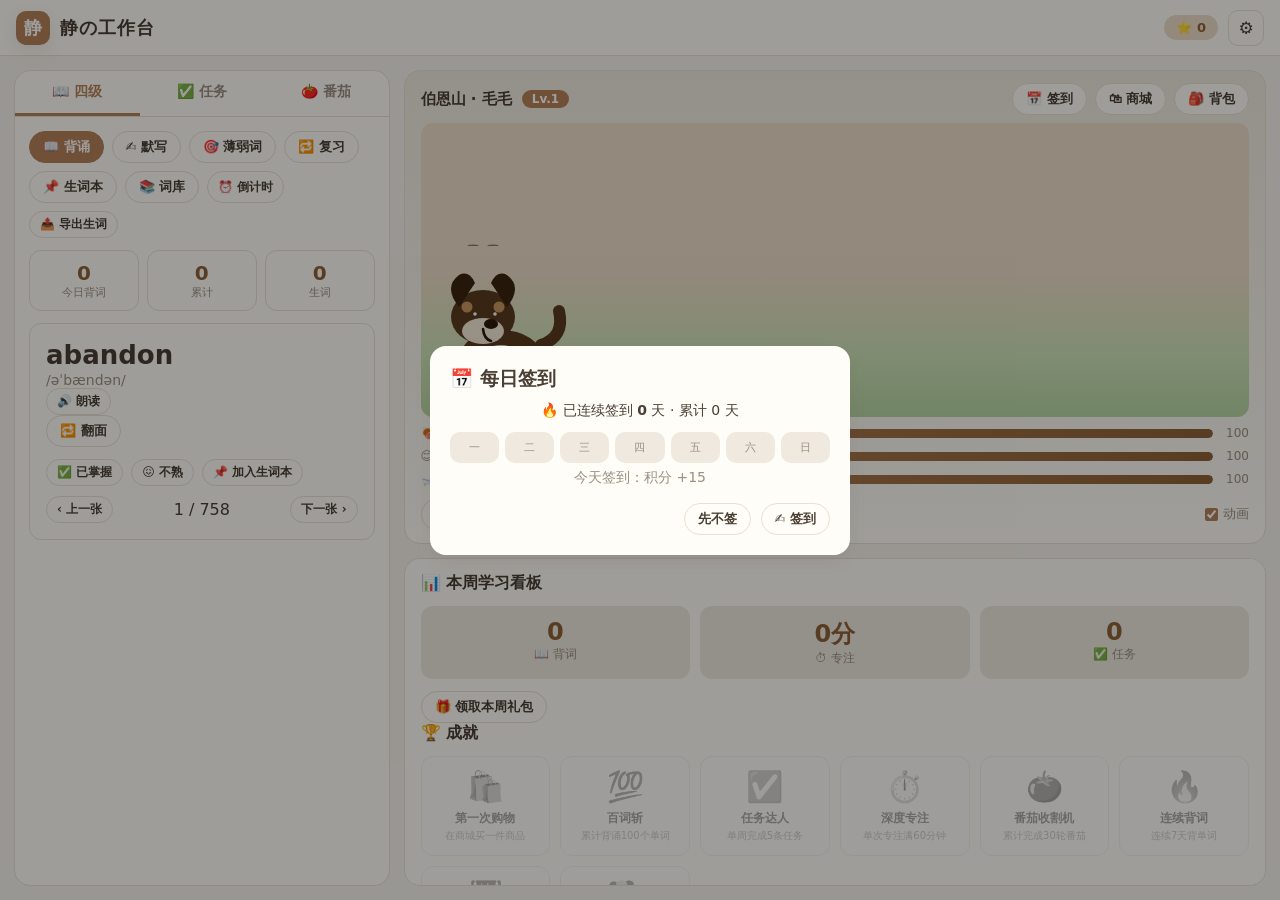
==== index.html @ a7f6bbeb "初始化「静の工作台」PWA 学习工作台 纯 HTML/CSS/JS 零构建单页应用，可离线安装到手机主屏： - 四级学习：758 词内置词库、卡片翻转、默写、薄弱词、生词本、记忆曲线复习、考试倒计时 " ====
<!DOCTYPE html>
<html lang="zh-CN">
<head>
<meta charset="UTF-8">
<meta name="viewport" content="width=device-width, initial-scale=1, viewport-fit=cover">
<title>静の工作台</title>
<meta name="description" content="静の工作台 —— 四级学习 · 每日任务 · 番茄钟 · 伯恩山宠物陪伴">
<meta name="theme-color" content="#f7f3ec">
<link rel="manifest" href="manifest.webmanifest">
<link rel="icon" href="assets/icons/icon.svg" type="image/svg+xml">
<link rel="apple-touch-icon" href="assets/icons/icon-192.png">
<link rel="stylesheet" href="css/style.css">
</head>
<body>
<div id="app">

  <header class="topbar">
    <div class="brand">
      <span class="brand-mark">静</span>
      <h1>静の工作台</h1>
    </div>
    <div class="topbar-right">
      <div class="chip exam-chip" id="exam-chip" hidden></div>
      <div class="chip points-chip" id="points-chip">⭐ <span id="points-num">0</span></div>
      <button class="icon-btn" id="btn-settings" title="设置" aria-label="设置">⚙</button>
    </div>
  </header>

  <div class="layout">

    <aside class="learn-panel page" id="page-learn">
      <nav class="learn-tabs">
        <button class="tab-btn active" data-mod="cet4">📖 四级</button>
        <button class="tab-btn" data-mod="tasks">✅ 任务</button>
        <button class="tab-btn" data-mod="pomo">🍅 番茄</button>
      </nav>
      <div class="learn-body">
        <section class="mod-view active" id="view-cet4"></section>
        <section class="mod-view" id="view-tasks"></section>
        <section class="mod-view" id="view-pomo"></section>
      </div>
    </aside>

    <main class="right-panel">
      <section class="pet-zone page" id="page-pet">
        <div class="pet-header">
          <span class="pet-name">伯恩山 · 毛毛</span>
          <span class="pet-level" id="pet-level">Lv.1</span>
          <div class="pet-badges">
            <button class="chip-btn" id="btn-signin">📅 签到</button>
            <button class="chip-btn" id="btn-shop">🛍 商城</button>
            <button class="chip-btn" id="btn-backpack">🎒 背包</button>
          </div>
        </div>
        <div class="pet-stage" id="pet-stage"></div>
        <div class="pet-stats" id="pet-stats">
          <div class="stat-row"><span class="stat-label">🍖 饥饿</span><div class="bar"><i id="bar-hunger"></i></div><span class="stat-num" id="num-hunger">100</span></div>
          <div class="stat-row"><span class="stat-label">😊 心情</span><div class="bar"><i id="bar-mood"></i></div><span class="stat-num" id="num-mood">100</span></div>
          <div class="stat-row"><span class="stat-label">🛁 清洁</span><div class="bar"><i id="bar-clean"></i></div><span class="stat-num" id="num-clean">100</span></div>
        </div>
        <div class="pet-actions">
          <button class="chip-btn act" id="btn-feed">🍖 喂食</button>
          <button class="chip-btn act" id="btn-pet">🤚 抚摸</button>
          <button class="chip-btn act" id="btn-clean">🛁 清洁</button>
          <label class="anim-toggle" title="学习时隐藏宠物动画">
            <input type="checkbox" id="toggle-anim" checked> 动画
          </label>
        </div>
        <div class="exam-corner" id="exam-corner" hidden></div>
      </section>

      <section class="home-zone page" id="page-home">
        <h2 class="zone-title">📊 本周学习看板</h2>
        <div id="weekly-view"></div>
      </section>
    </main>
  </div>

  <nav class="mobile-tabs" id="mobile-tabs">
    <button class="mob-btn active" data-page="learn">📖 学习</button>
    <button class="mob-btn" data-page="pet">🐕 宠物</button>
    <button class="mob-btn" data-page="home">📊 周报</button>
    <button class="mob-btn" data-page="settings">⚙ 设置</button>
  </nav>

  <div class="panel settings-panel" id="panel-settings" hidden>
    <div class="panel-head">
      <h2>⚙ 设置</h2>
      <button class="icon-btn close" data-close="panel-settings" aria-label="关闭">✕</button>
    </div>
    <div class="panel-body">
      <h3>主题配色</h3>
      <div class="theme-row" id="theme-row">
        <button class="theme-dot active" data-theme="default" title="奶油">奶油</button>
        <button class="theme-dot" data-theme="mint" title="薄荷">薄荷</button>
        <button class="theme-dot" data-theme="night" title="夜读">夜读</button>
        <button class="theme-dot" data-theme="pink" title="蜜桃">蜜桃</button>
      </div>

      <h3>学习偏好</h3>
      <label class="set-row"><span>音效开关</span><input type="checkbox" id="set-sound"></label>
      <label class="set-row"><span>宠物动画</span><input type="checkbox" id="set-anim"></label>
      <label class="set-row"><span>四级考试日期</span><input type="date" id="set-exam-date"></label>
      <label class="set-row"><span>番茄默认时长(分钟)</span><input type="number" id="set-pomo-len" min="1" max="120"></label>

      <h3>白噪音</h3>
      <div class="noise-row" id="noise-type-row">
        <button class="chip-btn sm" data-noise="rain">🌧 雨声</button>
        <button class="chip-btn sm" data-noise="cafe">☕ 咖啡馆</button>
        <button class="chip-btn sm" data-noise="music">🎵 轻音乐</button>
        <button class="chip-btn sm" data-noise="off">🔇 关闭</button>
      </div>
      <label class="set-row"><span>音量</span><input type="range" id="set-noise-vol" min="0" max="100"></label>

      <h3>数据存档</h3>
      <div class="btn-row">
        <button class="chip-btn" id="btn-export">📤 导出存档</button>
        <button class="chip-btn" id="btn-import">📥 导入存档</button>
        <input type="file" id="import-file" accept="application/json" hidden>
      </div>
      <h3>高危操作</h3>
      <div class="btn-row danger">
        <button class="chip-btn danger" data-danger="clear-words">清空单词记录</button>
        <button class="chip-btn danger" data-danger="clear-tasks">删除全部任务</button>
        <button class="chip-btn danger" data-danger="reset-pet">重置宠物数据</button>
        <button class="chip-btn danger" data-danger="clear-backpack">清空背包</button>
      </div>
      <p class="footnote">所有数据仅保存在本设备浏览器中，请定期导出存档备份。</p>
    </div>
  </div>

  <div class="panel shop-panel" id="panel-shop" hidden></div>
  <div class="panel backpack-panel" id="panel-backpack" hidden></div>

  <div id="modal-root"></div>
  <div id="toast-root"></div>
</div>

<script src="js/data.js"></script>
<script src="js/ui.js"></script>
<script src="data/cet4-words.js"></script>
<script src="js/cet4.js"></script>
<script src="js/tasks.js"></script>
<script src="js/pomodoro.js"></script>
<script src="js/shop.js"></script>
<script src="js/achievements.js"></script>
<script src="js/pet.js"></script>
<script src="js/weekly.js"></script>
<script src="js/app.js"></script>
</body>
</html>
---- css/style.css ----
:root {
  --bg: #f7f3ec;
  --bg-soft: #efe9df;
  --card: #fffdf7;
  --text: #4a3f35;
  --text-sub: #9a8f82;
  --accent: #b4835a;
  --accent-soft: #eedcc9;
  --accent-dark: #8f6238;
  --border: #e8e0d3;
  --shadow: 0 6px 20px rgba(90, 70, 50, .10);
  --danger: #c0574f;
  --danger-soft: #f6ddd9;
  --radius: 16px;
  --topbar-h: 56px;
  --tabs-h: 60px;
  --font: "PingFang SC","Microsoft YaHei","Segoe UI",system-ui,sans-serif;
}
[data-theme="mint"] {
  --bg: #eef7f0; --bg-soft: #e0f0e6; --card: #fbfff9;
  --text: #33503f; --text-sub: #8aa296; --accent: #5aa07a;
  --accent-soft: #d7ecdf; --accent-dark: #3f7a58; --border: #d8e8dd;
  --shadow: 0 6px 20px rgba(40, 90, 60, .10);
}
[data-theme="night"] {
  --bg: #1f2430; --bg-soft: #191e29; --card: #2a3040;
  --text: #e8eaf0; --text-sub: #8a92a8; --accent: #7aa2ff;
  --accent-soft: #31416b; --accent-dark: #9fc0ff; --border: #394158;
  --shadow: 0 6px 20px rgba(0,0,0,.35);
}
[data-theme="pink"] {
  --bg: #fdf0f3; --bg-soft: #f9e4ea; --card: #fff9fb;
  --text: #5b4148; --text-sub: #b3909b; --accent: #d4869a;
  --accent-soft: #f5dde4; --accent-dark: #b15f76; --border: #f0dbe1;
  --shadow: 0 6px 20px rgba(180, 90, 120, .10);
}

* { box-sizing: border-box; margin: 0; padding: 0; }
html, body { height: 100%; }
body {
  font-family: var(--font); background: var(--bg); color: var(--text);
  transition: background .3s, color .3s; overflow: hidden;
}
#app { height: 100vh; display: flex; flex-direction: column; }
button { font-family: inherit; cursor: pointer; }
input, select { font-family: inherit; }

/* ---------- 顶栏 ---------- */
.topbar {
  height: var(--topbar-h); flex: none; display: flex; align-items: center;
  justify-content: space-between; padding: 0 16px;
  background: var(--card); border-bottom: 1px solid var(--border);
}
.brand { display: flex; align-items: center; gap: 10px; }
.brand-mark {
  width: 34px; height: 34px; border-radius: 10px; display: grid; place-items: center;
  background: var(--accent); color: #fff; font-weight: 700; font-size: 18px;
  box-shadow: var(--shadow);
}
.brand h1 { font-size: 18px; font-weight: 700; letter-spacing: 1px; }
.topbar-right { display: flex; align-items: center; gap: 10px; }
.chip {
  background: var(--accent-soft); color: var(--accent-dark);
  padding: 5px 12px; border-radius: 999px; font-size: 13px; font-weight: 600;
}
.points-chip { font-variant-numeric: tabular-nums; position: relative; transition: transform .25s; }
.points-chip.pop { transform: scale(1.14); }
.fly-point {
  position: absolute; top: -2px; right: -6px; color: var(--accent-dark); font-weight: 800;
  font-size: 13px; pointer-events: none; animation: flyUp .9s ease-out forwards;
}
@keyframes flyUp { from { opacity: 1; transform: translateY(0); } to { opacity: 0; transform: translateY(-20px); } }
.icon-btn {
  width: 36px; height: 36px; border-radius: 10px; border: 1px solid var(--border);
  background: var(--card); color: var(--text); font-size: 17px;
  display: grid; place-items: center; transition: transform .15s, background .2s;
}
.icon-btn:hover { background: var(--bg-soft); transform: scale(1.06); }

/* ---------- 主布局 ---------- */
.layout { flex: 1; display: flex; gap: 14px; padding: 14px; min-height: 0; }
.learn-panel {
  width: 30%; min-width: 320px; max-width: 440px;
  display: flex; flex-direction: column; background: var(--card);
  border: 1px solid var(--border); border-radius: var(--radius); overflow: hidden;
}
.right-panel { flex: 1; display: flex; flex-direction: column; gap: 14px; min-width: 0; }
.learn-tabs { display: flex; border-bottom: 1px solid var(--border); flex: none; }
.tab-btn {
  flex: 1; padding: 12px 4px; border: none; background: transparent; color: var(--text-sub);
  font-size: 14px; font-weight: 600; border-bottom: 3px solid transparent;
  transition: color .2s;
}
.tab-btn.active { color: var(--accent); border-bottom-color: var(--accent); }
.learn-body { flex: 1; overflow-y: auto; padding: 14px; }
.mod-view { display: none; }
.mod-view.active { display: block; }

/* ---------- 宠物区 ---------- */
.pet-zone {
  flex: 6; display: flex; flex-direction: column; position: relative;
  background: linear-gradient(var(--bg-soft), var(--card));
  border: 1px solid var(--border); border-radius: var(--radius); overflow: hidden;
  padding: 12px 16px;
}
.home-zone {
  flex: 4; background: var(--card); border: 1px solid var(--border);
  border-radius: var(--radius); overflow-y: auto; padding: 14px 16px;
}
.pet-header { display: flex; align-items: center; gap: 10px; }
.pet-name { font-weight: 700; font-size: 15px; }
.pet-level {
  background: var(--accent); color: #fff; border-radius: 999px; padding: 2px 10px;
  font-size: 12px; font-weight: 700;
}
.pet-badges { margin-left: auto; display: flex; gap: 8px; }
.chip-btn {
  border: 1px solid var(--border); background: var(--card); color: var(--text);
  border-radius: 999px; padding: 6px 13px; font-size: 13px; font-weight: 600;
  transition: transform .15s, background .2s;
}
.chip-btn:hover { background: var(--accent-soft); transform: translateY(-1px); }
.chip-btn.sm { padding: 4px 10px; font-size: 12px; }
.chip-btn.active { background: var(--accent); color: #fff; border-color: var(--accent); }
.chip-btn.danger { color: var(--danger); border-color: var(--danger-soft); background: var(--danger-soft); }
.chip-btn.act { font-size: 15px; }

.pet-stage {
  flex: 1; position: relative; margin: 8px 0; border-radius: 12px; overflow: hidden;
  background: radial-gradient(120% 90% at 50% 100%, var(--accent-soft), transparent 70%);
}
.pet-wrap { position: absolute; bottom: 6%; width: 160px; height: 160px; will-change: transform; }
.pet-wrap svg { width: 100%; height: 100%; display: block; }
.pet-wrap .tail { transform-origin: top right; }
.pet-wrap .head { transform-origin: 50% 90%; }
.pet-wrap.eye-blink .eye { transform: scaleY(.08); transition: transform .1s; }
.pet-wrap.tail-wag .tail { animation: wag 1s ease-in-out infinite; }
.pet-wrap.roll-anim { animation: petRoll 1.2s ease-in-out; }
.pet-wrap.jump-anim { animation: petJump .8s ease-in-out; }
.pet-wrap.sleep-anim .eye { transform: scaleY(.08); }
.pet-wrap.sad-anim .ear { transform: rotate(-14deg); }
.pet-wrap .ear { transform-origin: top; transition: transform .5s; }
.pet-wrap.walking { animation: petWalk 14s linear infinite; }
.pet-bg-grass { background: linear-gradient(to bottom, var(--accent-soft) 0 50%, #cfe3b8 78%, #b7d6a4 100%); }
.pet-bg-desk { background: linear-gradient(to bottom, #f0e3c6 0 50%, #cfae7c 100%); }
.pet-bg-window { background: linear-gradient(to bottom, #cfe6ff 0 40%, #e8f2ff 62%, #b7c9e6 100%); }
@keyframes petWalk {
  0% { transform: translateX(0) scaleX(1); }
  49% { transform: translateX(calc(var(--stage-w, 60vw) - 160px)) scaleX(1); }
  50% { transform: translateX(calc(var(--stage-w, 60vw) - 160px)) scaleX(-1); }
  99% { transform: translateX(0) scaleX(-1); }
  100% { transform: translateX(0) scaleX(1); }
}
@keyframes wag { 0%,100% { transform: rotate(0); } 50% { transform: rotate(22deg); } }
@keyframes petRoll { 0% { transform: rotate(0) scaleX(1);} 50% { transform: rotate(360deg) scaleX(1);} 100% { transform: rotate(0) scaleX(1);} }
@keyframes petJump { 0%,100% { transform: translateY(0);} 40% { transform: translateY(-34px);} 60% { transform: translateY(0);} }
@keyframes floatHeart { 0% { opacity:0; transform: translateY(0) scale(.6);} 20% { opacity:1;} 100% { opacity:0; transform: translateY(-46px) scale(1.1);} }

.pet-stats { display: flex; flex-direction: column; gap: 6px; }
.stat-row { display: flex; align-items: center; gap: 8px; font-size: 12px; color: var(--text-sub); }
.stat-label { width: 44px; flex: none; }
.stat-num { width: 28px; text-align: right; font-variant-numeric: tabular-nums; }
.bar { flex: 1; height: 9px; background: var(--bg-soft); border-radius: 99px; overflow: hidden; }
.bar i { display: block; height: 100%; width: 100%; background: linear-gradient(90deg, var(--accent), var(--accent-dark)); border-radius: 99px; transition: width .4s; }
.pet-actions { display: flex; align-items: center; gap: 8px; flex-wrap: wrap; margin-top: 10px; }
.anim-toggle { display: flex; align-items: center; gap: 5px; font-size: 13px; color: var(--text-sub); margin-left: auto; }
.anim-toggle input { accent-color: var(--accent); }
.exam-corner {
  position: absolute; right: 14px; bottom: 14px; text-align: right;
  background: var(--card); border: 1px solid var(--border); border-radius: 12px;
  padding: 8px 12px; box-shadow: var(--shadow); font-size: 13px; line-height: 1.5;
}
.exam-corner .days { font-size: 22px; font-weight: 800; color: var(--accent-dark); }

/* ---------- 周报 ---------- */
.zone-title { font-size: 16px; margin-bottom: 12px; }
.weekly-grid { display: grid; grid-template-columns: repeat(3, 1fr); gap: 10px; }
.weekly-card { background: var(--bg-soft); border-radius: 12px; padding: 12px; text-align: center; }
.weekly-card .num { font-size: 24px; font-weight: 800; color: var(--accent-dark); }
.weekly-card .lbl { font-size: 12px; color: var(--text-sub); }
.weekly-actions { display: flex; gap: 10px; margin-top: 12px; flex-wrap: wrap; }
.weekly-empty { color: var(--text-sub); font-size: 14px; padding: 20px 0; text-align: center; }

/* ---------- 移动端 ---------- */
.mobile-tabs {
  display: none; flex: none; height: var(--tabs-h); border-top: 1px solid var(--border);
  background: var(--card);
}
.mob-btn {
  flex: 1; border: none; background: transparent; color: var(--text-sub);
  font-size: 12px; display: flex; flex-direction: column; gap: 2px; align-items: center;
  justify-content: center;
}
.mob-btn.active { color: var(--accent); font-weight: 700; }

@media (max-width: 1023px) {
  body { overflow: auto; }
  #app { height: auto; min-height: 100vh; }
  .layout { display: block; padding: 10px; }
  .learn-panel { width: 100%; max-width: none; min-width: 0; height: auto; }
  .right-panel { gap: 10px; }
  .pet-zone { min-height: 460px; }
  .home-zone { min-height: 320px; }
  .page { display: none; }
  .page.active { display: flex; }
  #page-home.active { display: block; }
  #page-learn.active { display: flex; }
  .mobile-tabs { display: flex; position: sticky; bottom: 0; }
  .pet-wrap { width: 130px; height: 130px; }
  @keyframes petWalk {
    0% { transform: translateX(0) scaleX(1); }
    49% { transform: translateX(calc(var(--stage-w, 60vw) - 130px)) scaleX(1); }
    50% { transform: translateX(calc(var(--stage-w, 60vw) - 130px)) scaleX(-1); }
    99% { transform: translateX(0) scaleX(-1); }
    100% { transform: translateX(0) scaleX(1); }
  }
}

/* ---------- 面板 (设置/商城/背包) ---------- */
.panel {
  position: fixed; inset: 0; z-index: 60; background: var(--bg);
  display: flex; flex-direction: column;
}
.panel[hidden] { display: none; }
.panel-head {
  height: var(--topbar-h); flex: none; display: flex; align-items: center; justify-content: space-between;
  padding: 0 16px; background: var(--card); border-bottom: 1px solid var(--border);
}
.panel-head h2 { font-size: 17px; }
.panel-body { flex: 1; overflow-y: auto; padding: 16px; max-width: 720px; width: 100%; margin: 0 auto; }
.panel-body h3 { margin: 20px 0 10px; font-size: 14px; color: var(--text-sub); }
.set-row { display: flex; align-items: center; justify-content: space-between; padding: 10px 0; border-bottom: 1px dashed var(--border); font-size: 14px; }
.set-row input[type="checkbox"] { width: 20px; height: 20px; accent-color: var(--accent); }
.set-row input[type="date"], .set-row input[type="number"] {
  border: 1px solid var(--border); background: var(--card); color: var(--text);
  border-radius: 8px; padding: 6px 10px; font-size: 14px;
}
.theme-row { display: flex; gap: 10px; }
.theme-dot {
  width: 48px; height: 48px; border-radius: 14px; border: 3px solid transparent;
  display: grid; place-items: center; font-size: 12px; font-weight: 700; color: #fff;
}
.theme-dot[data-theme="default"] { background: #b4835a; }
.theme-dot[data-theme="mint"] { background: #5aa07a; }
.theme-dot[data-theme="night"] { background: #3d4a6b; }
.theme-dot[data-theme="pink"] { background: #d4869a; }
.theme-dot.active { border-color: var(--text); }
.noise-row, .btn-row { display: flex; gap: 8px; flex-wrap: wrap; }
.btn-row.danger { margin-top: 6px; }
.footnote { margin-top: 24px; font-size: 12px; color: var(--text-sub); }

/* ---------- 弹窗 / Toast ---------- */
.modal-mask {
  position: fixed; inset: 0; z-index: 80; background: rgba(0,0,0,.38);
  display: grid; place-items: center; padding: 20px;
}
.modal {
  background: var(--card); color: var(--text); border-radius: var(--radius);
  padding: 20px; max-width: 420px; width: 100%; box-shadow: var(--shadow);
  animation: modalPop .22s ease;
}
.modal h3 { margin-bottom: 10px; }
.modal .modal-actions { display: flex; gap: 10px; margin-top: 16px; justify-content: flex-end; }
@keyframes modalPop { from { transform: scale(.92); opacity: 0; } to { transform: scale(1); opacity: 1; } }
#toast-root {
  position: fixed; top: 66px; left: 50%; transform: translateX(-50%);
  z-index: 100; display: flex; flex-direction: column; gap: 8px; align-items: center; pointer-events: none;
}
.toast {
  background: rgba(40,40,40,.88); color: #fff; padding: 10px 18px; border-radius: 999px;
  font-size: 14px; animation: toastIn .25s ease;
}
@keyframes toastIn { from { opacity: 0; transform: translateY(-8px); } to { opacity: 1; transform: none; } }

/* ---------- 通用卡片 / 空态 ---------- */
.card { background: var(--card); border: 1px solid var(--border); border-radius: 12px; padding: 14px; }
.empty-tip {
  text-align: center; color: var(--text-sub); font-size: 14px; line-height: 1.8;
  padding: 26px 10px;
}
.empty-tip .big { font-size: 34px; display: block; margin-bottom: 6px; }

/* ---------- 四级模块 ---------- */
.cet4-toolbar { display: flex; gap: 8px; flex-wrap: wrap; margin-bottom: 12px; }
.cet4-stats { display: grid; grid-template-columns: repeat(3, 1fr); gap: 8px; margin-bottom: 12px; }
.cet4-stats .card { text-align: center; padding: 10px; }
.cet4-stats .num { font-size: 20px; font-weight: 800; color: var(--accent-dark); }
.cet4-stats .lbl { font-size: 11px; color: var(--text-sub); }
.word-card {
  background: var(--card); border: 1px solid var(--border); border-radius: 12px;
  padding: 16px; margin-bottom: 12px; perspective: 1000px;
}
.word-card .flip-inner { position: relative; transition: transform .5s; transform-style: preserve-3d; }
.word-card.flipped .flip-inner { transform: rotateY(180deg); }
.word-card .face { backface-visibility: hidden; }
.word-card .back { position: absolute; inset: 0; transform: rotateY(180deg); }
.word-main { font-size: 26px; font-weight: 800; }
.word-phonetic { color: var(--text-sub); font-size: 14px; margin-top: 2px; }
.word-meaning { font-size: 16px; margin-top: 8px; }
.word-example { font-size: 14px; color: var(--text-sub); margin-top: 6px; font-style: italic; }
.word-actions { display: flex; gap: 8px; flex-wrap: wrap; margin-top: 12px; }
.word-nav { display: flex; justify-content: space-between; align-items: center; margin-top: 10px; }
.word-input {
  width: 100%; border: 1px solid var(--border); background: var(--card); color: var(--text);
  border-radius: 10px; padding: 12px; font-size: 16px; outline: none;
}
.word-input:focus { border-color: var(--accent); }
.dict-list { max-height: 420px; overflow-y: auto; }
.dict-item { padding: 9px 4px; border-bottom: 1px dashed var(--border); font-size: 14px; display: flex; gap: 8px; align-items: baseline; }
.dict-item .w { font-weight: 700; }
.dict-item .m { color: var(--text-sub); font-size: 12px; flex: 1; }
.dict-item .t { color: var(--accent-dark); font-size: 13px; font-weight: 700; cursor: pointer; }
.dict-filter { display: flex; gap: 6px; flex-wrap: wrap; margin-bottom: 10px; }

/* ---------- 任务模块 ---------- */
.task-add { display: flex; gap: 8px; margin-bottom: 12px; }
.task-add input { flex: 1; }
.task-item {
  display: flex; align-items: center; gap: 10px; padding: 11px 6px;
  border-bottom: 1px dashed var(--border);
}
.task-item.done .task-text { text-decoration: line-through; color: var(--text-sub); }
.task-item .ck {
  width: 22px; height: 22px; flex: none; border-radius: 7px; border: 2px solid var(--border);
  display: grid; place-items: center; font-size: 13px; color: transparent;
}
.task-item.done .ck { background: var(--accent); border-color: var(--accent); color: #fff; }
.task-item .task-text { flex: 1; font-size: 14px; word-break: break-all; }
.task-item .pomo-tag { font-size: 11px; color: var(--accent-dark); background: var(--accent-soft); border-radius: 999px; padding: 2px 8px; }
.task-item .del { border: none; background: transparent; color: var(--text-sub); font-size: 15px; }
.task-item .del:hover { color: var(--danger); }
.task-clear-row { display: flex; justify-content: flex-end; margin-top: 10px; }

/* ---------- 番茄钟模块 ---------- */
.pomo-dial {
  width: 170px; height: 170px; margin: 10px auto; border-radius: 50%;
  background: var(--accent-soft); display: grid; place-items: center; position: relative;
}
.pomo-time { font-size: 38px; font-weight: 800; color: var(--accent-dark); font-variant-numeric: tabular-nums; }
.pomo-mode { position: absolute; bottom: 34px; font-size: 12px; color: var(--text-sub); }
.pomo-presets { display: flex; gap: 8px; justify-content: center; flex-wrap: wrap; margin: 12px 0; }
.pomo-controls { display: flex; gap: 10px; justify-content: center; margin: 12px 0; }
.pomo-settings { display: flex; gap: 8px; align-items: center; justify-content: center; flex-wrap: wrap; }
.pomo-settings input { width: 76px; }
.pomo-custom { display: flex; gap: 8px; align-items: center; justify-content: center; }
.pomo-today { text-align: center; color: var(--text-sub); font-size: 13px; margin-top: 12px; }

/* ---------- 商城 / 背包 ---------- */
.shop-tabs { display: flex; gap: 8px; margin-bottom: 12px; flex-wrap: wrap; }
.shop-grid { display: grid; grid-template-columns: repeat(auto-fill, minmax(130px, 1fr)); gap: 10px; }
.shop-item { text-align: center; padding: 12px 8px; }
.shop-item .icon { font-size: 34px; }
.shop-item .name { font-size: 13px; font-weight: 700; margin: 6px 0 2px; }
.shop-item .desc { font-size: 11px; color: var(--text-sub); min-height: 28px; }
.shop-item .price { font-size: 13px; font-weight: 800; color: var(--accent-dark); margin: 6px 0; }
.bp-grid { display: grid; grid-template-columns: repeat(auto-fill, minmax(120px, 1fr)); gap: 10px; }
.bp-item { text-align: center; padding: 10px 6px; position: relative; }
.bp-item .worn-tag { position: absolute; top: 4px; right: 4px; background: var(--accent); color: #fff; font-size: 10px; border-radius: 999px; padding: 1px 7px; }
.bp-item .icon { font-size: 30px; }
.bp-item .name { font-size: 12px; font-weight: 700; margin: 5px 0; }
.bp-item .use-btn { font-size: 12px; padding: 3px 9px; }

/* ---------- 成就 / 签到 ---------- */
.ach-grid { display: grid; grid-template-columns: repeat(auto-fill, minmax(120px, 1fr)); gap: 10px; }
.ach-item { text-align: center; padding: 12px 6px; opacity: .45; filter: grayscale(1); }
.ach-item.unlocked { opacity: 1; filter: none; background: var(--accent-soft); }
.ach-item .icon { font-size: 30px; }
.ach-item .name { font-size: 12px; font-weight: 700; margin-top: 6px; }
.ach-item .desc { font-size: 10px; color: var(--text-sub); margin-top: 2px; }
.signin-streak { font-size: 14px; text-align: center; margin: 6px 0 12px; }
.signin-week { display: grid; grid-template-columns: repeat(7, 1fr); gap: 6px; }
.signin-day { text-align: center; font-size: 11px; color: var(--text-sub); padding: 8px 2px; border-radius: 10px; background: var(--bg-soft); }
.signin-day.checked { background: var(--accent); color: #fff; font-weight: 700; }
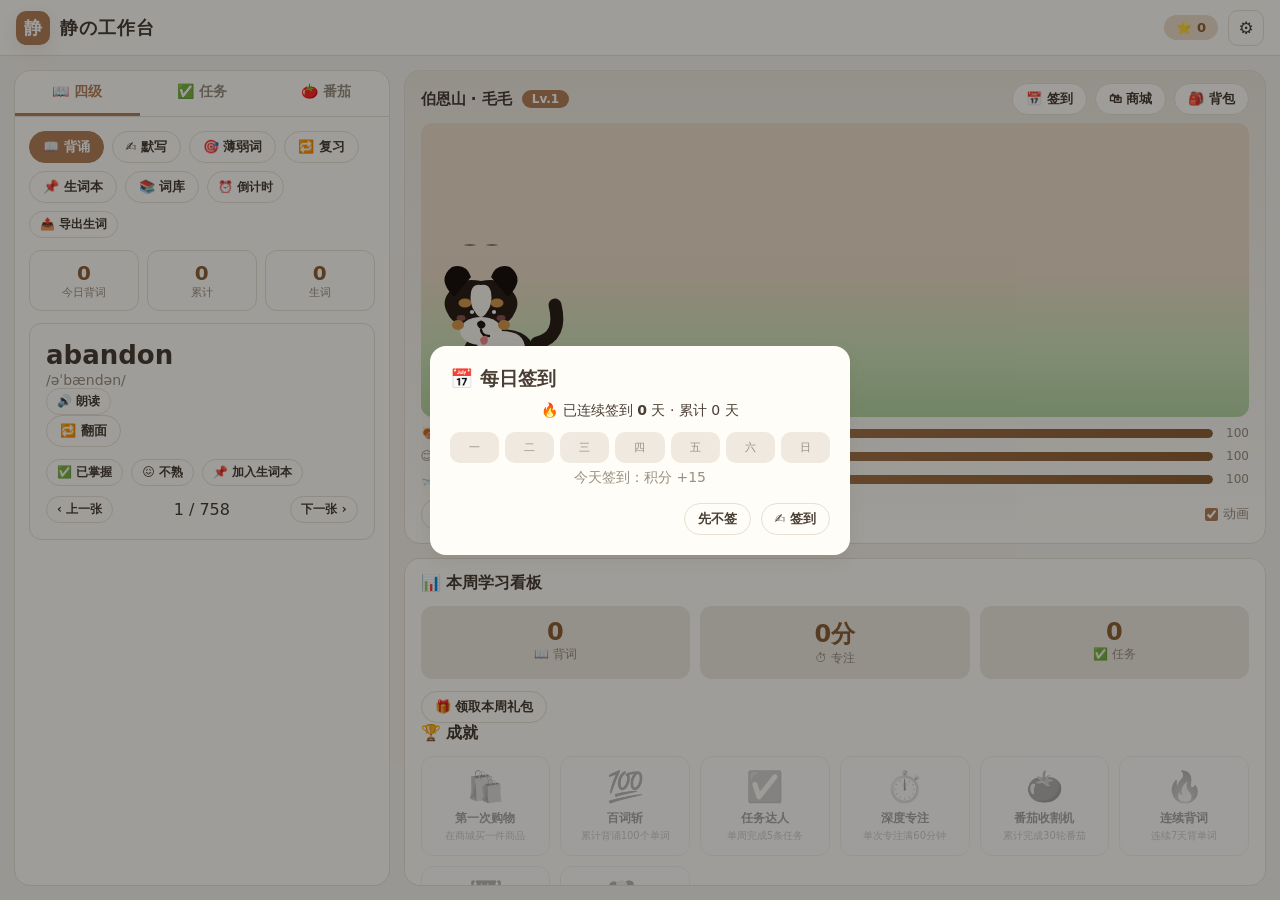
==== commit f8ab53b2: "新增 2865 词完整词库与切换、小狗音效、扩充商城商品、修复朗读无声 - 词库:新增 cet4-words-3000.js(2865 词),支持精选/完整两套词库切换(设置与词库页),切换即时生效 " ====
--- a/index.html
+++ b/index.html
@@ -98,6 +98,12 @@
       </div>
 
       <h3>学习偏好</h3>
+      <label class="set-row"><span>词库选择</span>
+        <select id="set-wordbank">
+          <option value="curated">精选词库（758 词）</option>
+          <option value="full">完整词库（2865 词）</option>
+        </select>
+      </label>
       <label class="set-row"><span>音效开关</span><input type="checkbox" id="set-sound"></label>
       <label class="set-row"><span>宠物动画</span><input type="checkbox" id="set-anim"></label>
       <label class="set-row"><span>四级考试日期</span><input type="date" id="set-exam-date"></label>
@@ -139,6 +145,7 @@
 <script src="js/data.js"></script>
 <script src="js/ui.js"></script>
 <script src="data/cet4-words.js"></script>
+<script src="data/cet4-words-3000.js"></script>
 <script src="js/cet4.js"></script>
 <script src="js/tasks.js"></script>
 <script src="js/pomodoro.js"></script>
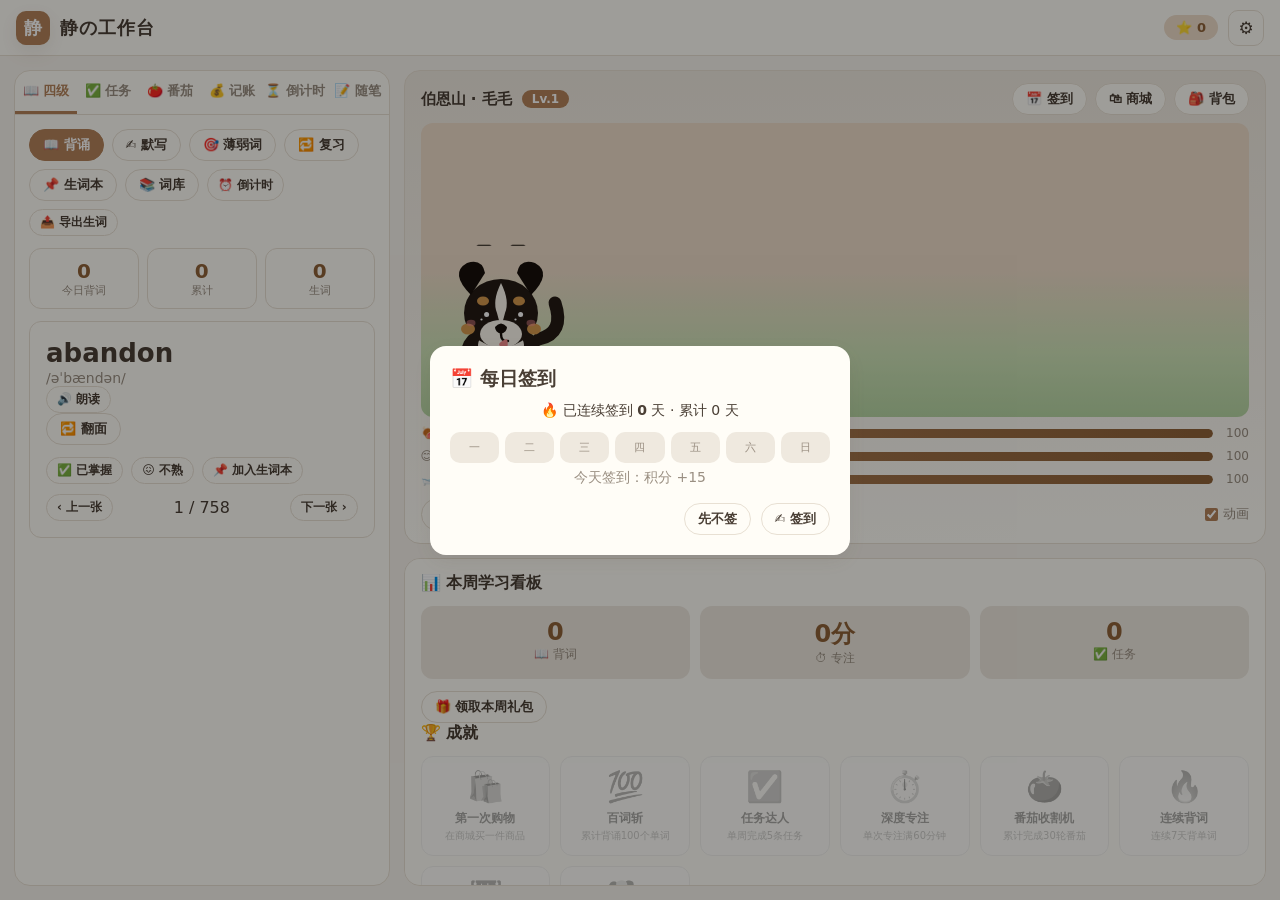
==== commit 237926ff: "新增记账/倒计时/随心记三模块、重绘伯恩山宠物、彻底修复朗读无声 - 记账:收入/支出分类(每类配 emoji 图标),月汇总与明细,月份切换 - 倒计时:纪念日/考试等自定义,高亮最近的未来事件 -" ====
--- a/index.html
+++ b/index.html
@@ -4,7 +4,7 @@
 <meta charset="UTF-8">
 <meta name="viewport" content="width=device-width, initial-scale=1, viewport-fit=cover">
 <title>静の工作台</title>
-<meta name="description" content="静の工作台 —— 四级学习 · 每日任务 · 番茄钟 · 伯恩山宠物陪伴">
+<meta name="description" content="静の工作台 —— 四级学习 · 每日任务 · 番茄钟 · 记账 · 倒计时 · 随心记 · 伯恩山宠物陪伴">
 <meta name="theme-color" content="#f7f3ec">
 <link rel="manifest" href="manifest.webmanifest">
 <link rel="icon" href="assets/icons/icon.svg" type="image/svg+xml">
@@ -33,11 +33,17 @@
         <button class="tab-btn active" data-mod="cet4">📖 四级</button>
         <button class="tab-btn" data-mod="tasks">✅ 任务</button>
         <button class="tab-btn" data-mod="pomo">🍅 番茄</button>
+        <button class="tab-btn" data-mod="ledger">💰 记账</button>
+        <button class="tab-btn" data-mod="countdown">⏳ 倒计时</button>
+        <button class="tab-btn" data-mod="notes">📝 随笔</button>
       </nav>
       <div class="learn-body">
         <section class="mod-view active" id="view-cet4"></section>
         <section class="mod-view" id="view-tasks"></section>
         <section class="mod-view" id="view-pomo"></section>
+        <section class="mod-view" id="view-ledger"></section>
+        <section class="mod-view" id="view-countdown"></section>
+        <section class="mod-view" id="view-notes"></section>
       </div>
     </aside>
 
@@ -149,6 +155,9 @@
 <script src="js/cet4.js"></script>
 <script src="js/tasks.js"></script>
 <script src="js/pomodoro.js"></script>
+<script src="js/ledger.js"></script>
+<script src="js/countdown.js"></script>
+<script src="js/notes.js"></script>
 <script src="js/shop.js"></script>
 <script src="js/achievements.js"></script>
 <script src="js/pet.js"></script>
--- a/css/style.css
+++ b/css/style.css
@@ -87,9 +87,9 @@
 .right-panel { flex: 1; display: flex; flex-direction: column; gap: 14px; min-width: 0; }
 .learn-tabs { display: flex; border-bottom: 1px solid var(--border); flex: none; }
 .tab-btn {
-  flex: 1; padding: 12px 4px; border: none; background: transparent; color: var(--text-sub);
-  font-size: 14px; font-weight: 600; border-bottom: 3px solid transparent;
-  transition: color .2s;
+  flex: 1; padding: 11px 2px; border: none; background: transparent; color: var(--text-sub);
+  font-size: 13px; font-weight: 600; border-bottom: 3px solid transparent;
+  transition: color .2s; white-space: nowrap;
 }
 .tab-btn.active { color: var(--accent); border-bottom-color: var(--accent); }
 .learn-body { flex: 1; overflow-y: auto; padding: 14px; }
@@ -345,6 +345,84 @@
 .pomo-custom { display: flex; gap: 8px; align-items: center; justify-content: center; }
 .pomo-today { text-align: center; color: var(--text-sub); font-size: 13px; margin-top: 12px; }
 
+/* ---------- 记账模块 ---------- */
+.chip-btn.primary { background: var(--accent); color: #fff; border-color: var(--accent); }
+.ledger-nav { display: flex; align-items: center; justify-content: space-between; margin-bottom: 10px; }
+.ledger-month { font-weight: 700; font-size: 15px; }
+.ledger-sum { display: grid; grid-template-columns: repeat(3, 1fr); gap: 8px; margin-bottom: 12px; }
+.ledger-sum-card { background: var(--bg-soft); border-radius: 12px; padding: 10px; text-align: center; }
+.ledger-sum-lbl { font-size: 11px; color: var(--text-sub); }
+.ledger-sum-val { font-size: 18px; font-weight: 800; font-variant-numeric: tabular-nums; margin-top: 2px; }
+.ledger-sum-val.in { color: #2e9e5b; }
+.ledger-sum-val.out { color: #d9534f; }
+.ledger-form { margin-bottom: 12px; }
+.ledger-type-row { display: flex; gap: 8px; margin-bottom: 10px; }
+.ledger-cats { display: grid; grid-template-columns: repeat(3, 1fr); gap: 8px; margin-bottom: 10px; }
+.ledger-cat {
+  border: 1px solid var(--border); background: var(--card); border-radius: 10px; padding: 8px 4px;
+  font-size: 20px; display: flex; flex-direction: column; align-items: center; gap: 2px; color: var(--text-sub);
+}
+.ledger-cat span { font-size: 11px; }
+.ledger-cat.active { border-color: var(--accent); background: var(--accent-soft); color: var(--accent-dark); }
+.ledger-inputs { display: flex; gap: 8px; margin-bottom: 10px; flex-wrap: wrap; }
+.ledger-amount { width: 110px; border: 1px solid var(--border); background: var(--card); color: var(--text); border-radius: 10px; padding: 10px; font-size: 15px; }
+.ledger-amount:focus { border-color: var(--accent); outline: none; }
+.ledger-date { border: 1px solid var(--border); background: var(--card); color: var(--text); border-radius: 10px; padding: 9px; font-size: 14px; }
+.ledger-cat-hint { font-size: 12px; color: var(--text-sub); margin-top: 8px; }
+.card-title { font-size: 14px; font-weight: 700; margin-bottom: 6px; }
+.ledger-list { display: flex; flex-direction: column; }
+.ledger-item { display: flex; align-items: center; gap: 10px; padding: 10px 4px; border-bottom: 1px dashed var(--border); }
+.ledger-item .ledger-icon { font-size: 22px; width: 28px; text-align: center; flex: none; }
+.ledger-item .ledger-mid { flex: 1; min-width: 0; }
+.ledger-item .ledger-name { font-size: 14px; }
+.ledger-item .ledger-date-txt { font-size: 11px; color: var(--text-sub); }
+.ledger-item .ledger-amt { font-weight: 800; font-variant-numeric: tabular-nums; }
+.ledger-item .ledger-amt.in { color: #2e9e5b; }
+.ledger-item .ledger-amt.out { color: #d9534f; }
+.ledger-item .del { border: none; background: transparent; color: var(--text-sub); font-size: 15px; }
+.ledger-item .del:hover { color: var(--danger); }
+
+/* ---------- 倒计时模块 ---------- */
+.cd-form { margin-bottom: 12px; }
+.cd-row { display: flex; gap: 8px; margin-bottom: 10px; flex-wrap: wrap; align-items: center; }
+.cd-icons { display: flex; gap: 6px; }
+.cd-icon { width: 40px; height: 40px; font-size: 20px; border: 1px solid var(--border); background: var(--card); border-radius: 10px; }
+.cd-icon.active { border-color: var(--accent); background: var(--accent-soft); }
+.cd-date { border: 1px solid var(--border); background: var(--card); color: var(--text); border-radius: 10px; padding: 9px; font-size: 14px; flex: 1; min-width: 140px; }
+.cd-hero {
+  background: linear-gradient(135deg, var(--accent), var(--accent-dark)); color: #fff;
+  border-radius: 14px; padding: 16px; text-align: center; margin-bottom: 12px;
+}
+.cd-hero-icon { font-size: 34px; }
+.cd-hero-title { font-size: 15px; font-weight: 700; margin-top: 4px; }
+.cd-hero-days { font-size: 46px; font-weight: 900; line-height: 1.1; margin-top: 2px; font-variant-numeric: tabular-nums; }
+.cd-hero-unit { font-size: 12px; opacity: .85; }
+.cd-hero-date { font-size: 12px; opacity: .85; margin-top: 4px; }
+.cd-list { display: flex; flex-direction: column; }
+.cd-item { display: flex; align-items: center; gap: 10px; padding: 11px 4px; border-bottom: 1px dashed var(--border); }
+.cd-item.past { opacity: .55; }
+.cd-item-icon { font-size: 22px; width: 30px; text-align: center; flex: none; }
+.cd-item-mid { flex: 1; min-width: 0; }
+.cd-item-title { font-size: 14px; font-weight: 600; }
+.cd-item-date { font-size: 11px; color: var(--text-sub); }
+.cd-item-days { font-size: 13px; font-weight: 700; color: var(--accent-dark); }
+.cd-item .del { border: none; background: transparent; color: var(--text-sub); font-size: 15px; }
+.cd-item .del:hover { color: var(--danger); }
+
+/* ---------- 随心记模块 ---------- */
+.note-form { margin-bottom: 12px; }
+.note-form-title { font-size: 14px; font-weight: 700; margin-bottom: 8px; }
+.note-content { width: 100%; border: 1px solid var(--border); background: var(--card); color: var(--text); border-radius: 10px; padding: 10px; font-size: 15px; outline: none; margin: 8px 0; resize: vertical; font-family: inherit; }
+.note-content:focus { border-color: var(--accent); }
+.note-list { display: flex; flex-direction: column; gap: 10px; }
+.note-item { background: var(--card); border: 1px solid var(--border); border-radius: 12px; padding: 12px 14px; }
+.note-item.editing { border-color: var(--accent); }
+.note-head { display: flex; align-items: baseline; justify-content: space-between; gap: 8px; }
+.note-title { font-size: 15px; font-weight: 700; }
+.note-time { font-size: 11px; color: var(--text-sub); flex: none; }
+.note-body { font-size: 14px; color: var(--text-sub); margin-top: 4px; white-space: pre-wrap; word-break: break-word; }
+.note-ops { display: flex; gap: 6px; justify-content: flex-end; margin-top: 8px; }
+
 /* ---------- 商城 / 背包 ---------- */
 .shop-tabs { display: flex; gap: 8px; margin-bottom: 12px; flex-wrap: wrap; }
 .shop-grid { display: grid; grid-template-columns: repeat(auto-fill, minmax(130px, 1fr)); gap: 10px; }
